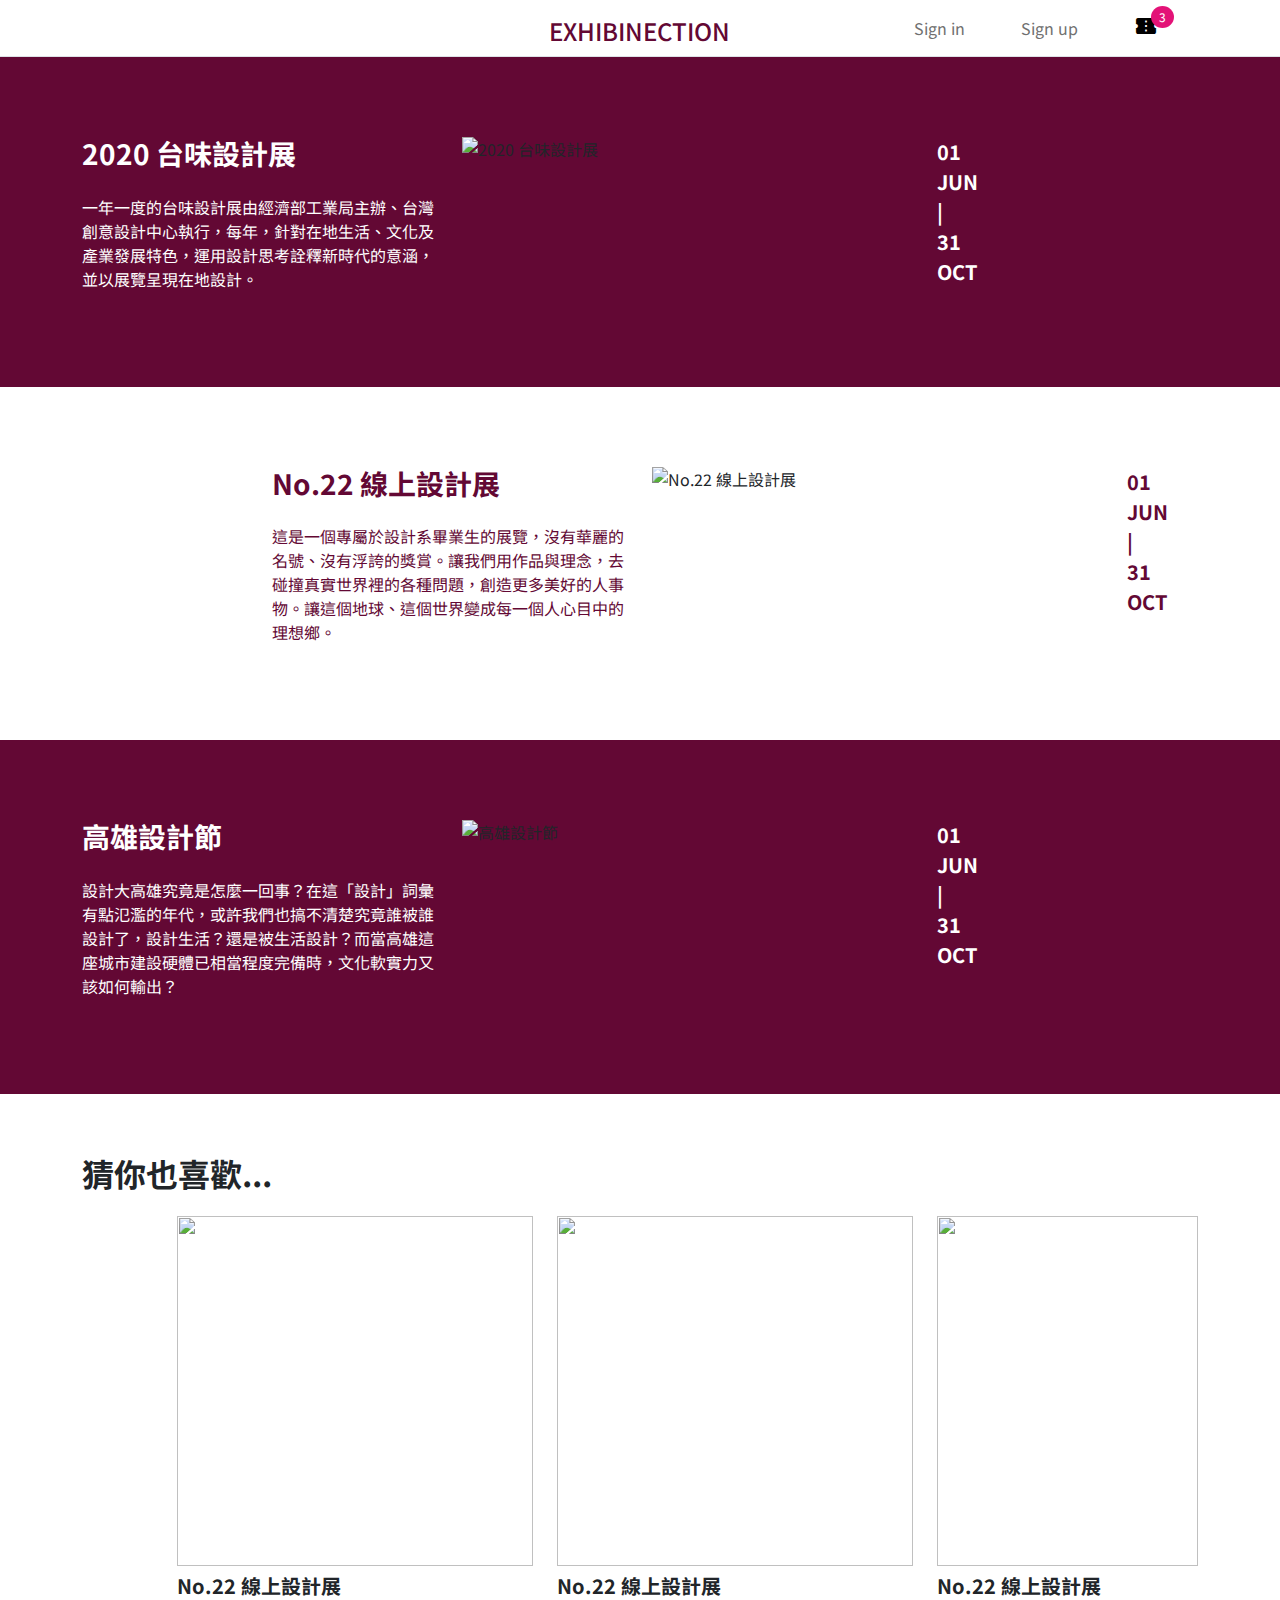
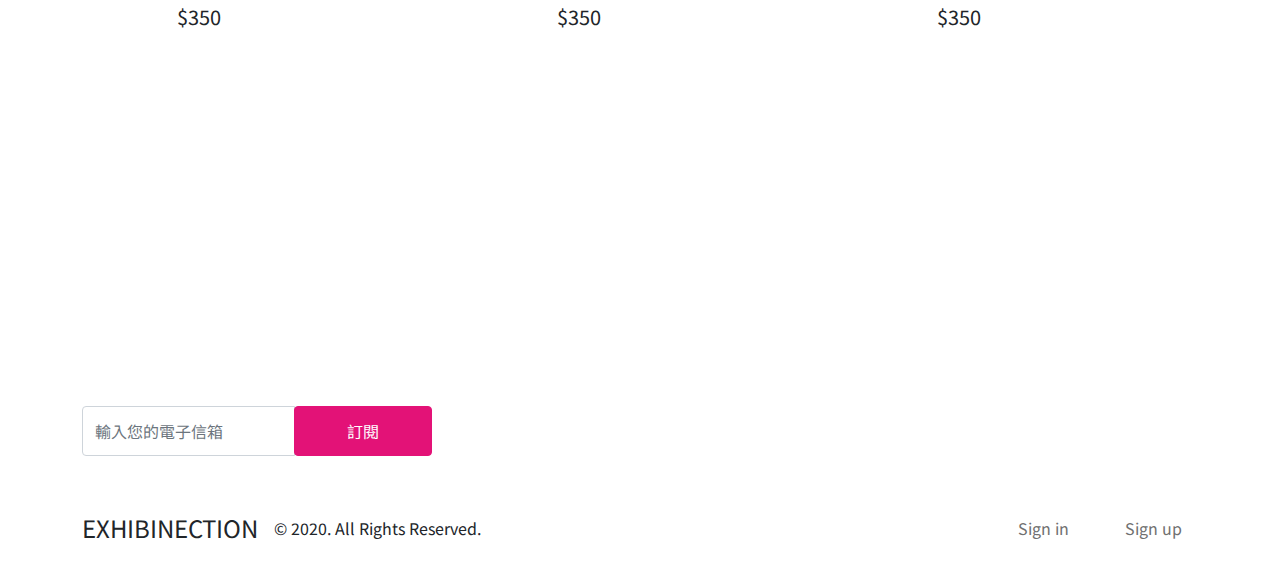
==== design.html @ 29175ed8 "Update 2021-08-11T15:27:29.814Z" ====
<!DOCTYPE html>
<html lang="en">

  <head>
    <meta charset="UTF-8">
    <meta name="viewport" content="width=device-width, initial-scale=1.0">
    <meta http-equiv="X-UA-Compatible" content="ie=edge">
    <title>設計</title>
    <!-- 字體 -->
  <link rel="preconnect" href="https://fonts.googleapis.com">
  <link rel="preconnect" href="https://fonts.gstatic.com" crossorigin>
  <link href="https://fonts.googleapis.com/css2?family=Noto+Sans+TC:wght@300;400;500;700&family=Roboto:wght@300;400;500;700&display=swap" rel="stylesheet">
  <!-- font awesome -->
  <link rel="stylesheet" href="https://cdnjs.cloudflare.com/ajax/libs/font-awesome/5.13.0/css/all.min.css" />
  <!-- google icon -->
  <link href="https://fonts.googleapis.com/icon?family=Material+Icons"
  rel="stylesheet">
  <!-- Bootstrap CSS -->
  <link href="https://cdn.jsdelivr.net/npm/bootstrap@5.0.0/dist/css/bootstrap.min.css" rel="stylesheet" integrity="sha384-wEmeIV1mKuiNpC+IOBjI7aAzPcEZeedi5yW5f2yOq55WWLwNGmvvx4Um1vskeMj0" crossorigin="anonymous">
  <!-- 自己的css -->
  <link rel="stylesheet" href="./assets/style/all.css">
  </head>

  <body>
    <header>
      <div class="logo-header border-bottom">
        <div class="container row d-flex align-items-center m-auto"> 
          <div class="col-2 d-inline-block col-md-4"></div>
          <h1 class="d-inline-block col-8 col-md-4 text-center"><a href="index.html" class="text-primary px-4 fs-4">EXHIBINECTION</a></h1>
          <ul class="nav fs-6 col-2 col-md-4 d-flex align-items-center justify-content-end">
            <li class="nav-item ms-4 d-none d-xl-block">
              <a class="nav-link text-secondary" href="#">Sign in</a>
            </li>
            <li class="nav-item ms-4 d-none d-xl-block">
              <a class="nav-link text-secondary" href="#">Sign up</a>
            </li>
            <li class="nav-item ms-4">
              <a class="ticket-icon nav-link" href="#">
                <span class=" material-icons text-dark">
                confirmation_number
                </span>
                <span class="ticket-icon-number bg-warning rounded-circle text-white fs-7">3</span>
              </a>
            </li>
          </ul>
        </div>
      </div>
    </header>

    <!-- 2020台味設計展 -->
<div class="design-card container-fluid bg-primary">
    <div class="container">
        <div class="row d-md-flex flex-md-row-reverse justify-content-end">
            <div class="col-md-1 d-none d-md-block">
                <div class="d-flex align-items-end">
                    <p class="fw-bold fs-5 text-white d-inline">01 <br>JUN<br> |<br> 31<br> OCT<br></p>
                </div>
                
            </div>
            <img src="https://images.unsplash.com/photo-1545987796-b199d6abb1b4?ixid=MnwxMjA3fDB8MHxwaG90by1wYWdlfHx8fGVufDB8fHx8&ixlib=rb-1.2.1&auto=format&fit=crop&w=750&q=80" alt="2020 台味設計展" class="col-12 col-md-5 mb-3">
            <div class="col-12 col-md-4">
                <p class="fs-6 text-white mb-2 d-md-none">01 JUN — 31 OCT</p>
                <h2 class="design-title fw-bold fs-3 fs-md-2  text-white mb-2 mb-md-4">2020 台味設計展</h2>
                <p class="fs-6 text-white">一年一度的台味設計展由經濟部工業局主辦、台灣創意設計中心執行，每年，針對在地生活、文化及產業發展特色，運用設計思考詮釋新時代的意涵，並以展覽呈現在地設計。</p>
            </div>
            
            
        </div>
    </div>
</div>

<!-- No.22 線上設計展 -->
<div class="design-card container-fluid">
    <div class="container">
        <div class="row d-md-flex flex-md-row-reverse">
            <div class="col-md-1 d-none d-md-block">
                <div class="d-flex align-items-end">
                    <p class="fw-bold fs-5 text-primary d-inline">01 <br>JUN<br> |<br> 31<br> OCT<br></p>
                </div>
            </div>
            <img src="https://images.unsplash.com/photo-1510520001634-6af954f45759?ixid=MnwxMjA3fDB8MHxwaG90by1wYWdlfHx8fGVufDB8fHx8&ixlib=rb-1.2.1&auto=format&fit=crop&w=753&q=80" alt="No.22 線上設計展" class="col-12 col-md-5 mb-3">
            <div class="col-12 col-md-4">
                <p class="fs-6 text-primary mb-2 d-md-none">01 JUN — 31 OCT</p>
                <h2 class="design-title fw-bold fs-3 fs-md-2  text-primary mb-2 mb-md-4">No.22 線上設計展</h2>
                <p class="fs-6 text-primary">這是一個專屬於設計系畢業生的展覽，沒有華麗的名號、沒有浮誇的獎賞。讓我們用作品與理念，去碰撞真實世界裡的各種問題，創造更多美好的人事物。讓這個地球、這個世界變成每一個人心目中的理想鄉。</p>
            </div>
            
            
        </div>
    </div>
</div>

<!-- 高雄設計節 -->
<div class="design-card design-card-last container-fluid bg-primary">
    <div class="container">
        <div class="row d-md-flex flex-md-row-reverse justify-content-end">
            <div class="col-md-1 d-none d-md-block">
                <div class="d-flex align-items-end">
                    <p class="fw-bold fs-5 text-white d-inline">01 <br>JUN<br> |<br> 31<br> OCT<br></p>
                </div>
                
            </div>
            <img src="https://images.unsplash.com/photo-1545178803-4056771d60a3?ixid=MnwxMjA3fDB8MHxwaG90by1wYWdlfHx8fGVufDB8fHx8&ixlib=rb-1.2.1&auto=format&fit=crop&w=750&q=80" alt="高雄設計節" class="col-12 col-md-5 mb-3">
            <div class="col-12 col-md-4">
                <p class="fs-6 text-white mb-2 d-md-none">01 JUN — 31 OCT</p>
                <h2 class="design-title fw-bold fs-3 fs-md-2 text-white mb-2 mb-md-4">高雄設計節</h2>
                <p class="fs-6 text-white">設計大高雄究竟是怎麼一回事？在這「設計」詞彙有點氾濫的年代，或許我們也搞不清楚究竟誰被誰設計了，設計生活？還是被生活設計？而當高雄這座城市建設硬體已相當程度完備時，文化軟實力又該如何輸出？</p>
            </div>
        </div>
    </div>
</div>

    <!-- 猜你也喜歡...欄位 -->
  <div class="recommend container">
    <h2 class="fs-2 fw-bold mb-4">猜你也喜歡...</h2>
    <div class="row d-md-flex justify-content-md-end">
      <div class="recommend-item col-12 col-md-4">
        <img src="https://images.unsplash.com/photo-1492087368735-957f2d176504?ixid=MnwxMjA3fDB8MHxwaG90by1wYWdlfHx8fGVufDB8fHx8&ixlib=rb-1.2.1&auto=format&fit=crop&w=660&q=80" alt="" class="mb-2">
        <h3 class="fs-5 fw-bold mb-1">No.22 線上設計展</h3>
        <p class="fs-5 mb-4">$350</p>
      </div>
      <div class="recommend-item col-12 col-md-4">
        <img src="https://images.unsplash.com/photo-1567722681579-c671cabd2810?ixlib=rb-1.2.1&ixid=MnwxMjA3fDB8MHxwaG90by1wYWdlfHx8fGVufDB8fHx8&auto=format&fit=crop&w=634&q=80" alt="" class="mb-2">
        <h3 class="fs-5 fw-bold mb-1">No.22 線上設計展</h3>
        <p class="fs-5 mb-4">$350</p>
      </div>
      <div class="recommend-item col-12 col-md-3">
        <img src="https://images.unsplash.com/photo-1578402025217-920675beb3c3?ixid=MnwxMjA3fDB8MHxwaG90by1wYWdlfHx8fGVufDB8fHx8&ixlib=rb-1.2.1&auto=format&fit=crop&w=765&q=80" alt="" class="mb-2">
        <h3 class="fs-5 fw-bold mb-1">No.22 線上設計展</h3>
        <p class="fs-5 mb-4">$350</p>
      </div>
    </div>
  </div>
  <!-- 訂閱區塊 -->
  <div class="subscribe d-flex align-items-end">
    <div class="container">
      <h3 class="subscribe-content fs-2 fw-word text-white">
        想收到展覽的最新消息嗎？<br>
        快訂閱我們！
      </h3>
      <div class="subscribe-email input-group">
        <input type="email" class="form-control" placeholder="輸入您的電子信箱" aria-label="user-email" aria-describedby="button-subscribe">
        <a href="#"><button class="subscribe-btn btn btn-warning" type="button" id="button-subscribe">訂閱</button></a>
      </div>
    </div>
  </div>
  <!-- 版權欄 -->
  <footer class="footer container d-flex justify-content-between align-items-center">
    <div class="creative d-md-flex align-items-center">
      <p class="fs-4 mb-0 me-3">EXHIBINECTION</p>
      <p class="mb-0">© 2020. All Rights Reserved.</p>
    </div>
    <ul class="nav fs-6 d-flex align-items-center">
      <li class="nav-item ms-4 d-none d-md-block">
        <a class="nav-link text-secondary py-4" href="#">Sign in</a>
      </li>
      <li class="nav-item ms-4 d-none d-md-block">
        <a class="nav-link text-secondary py-4" href="#">Sign up</a>
      </li>
    </ul>
  </footer>

  <!-- 自己的JS -->
  <script src="./assets/js/vendors.js"></script>
  <script src="./assets/js/all.js"></script>
  <!-- BS5的JS -->
  <script src="https://cdn.jsdelivr.net/npm/bootstrap@5.0.0/dist/js/bootstrap.bundle.min.js" integrity="sha384-p34f1UUtsS3wqzfto5wAAmdvj+osOnFyQFpp4Ua3gs/ZVWx6oOypYoCJhGGScy+8" crossorigin="anonymous"></script>
  <!-- jQuery CDN -->
  <script src="https://code.jquery.com/jquery-3.6.0.min.js" integrity="sha256-/xUj+3OJU5yExlq6GSYGSHk7tPXikynS7ogEvDej/m4=" crossorigin="anonymous"></script>
  </body>

</html>
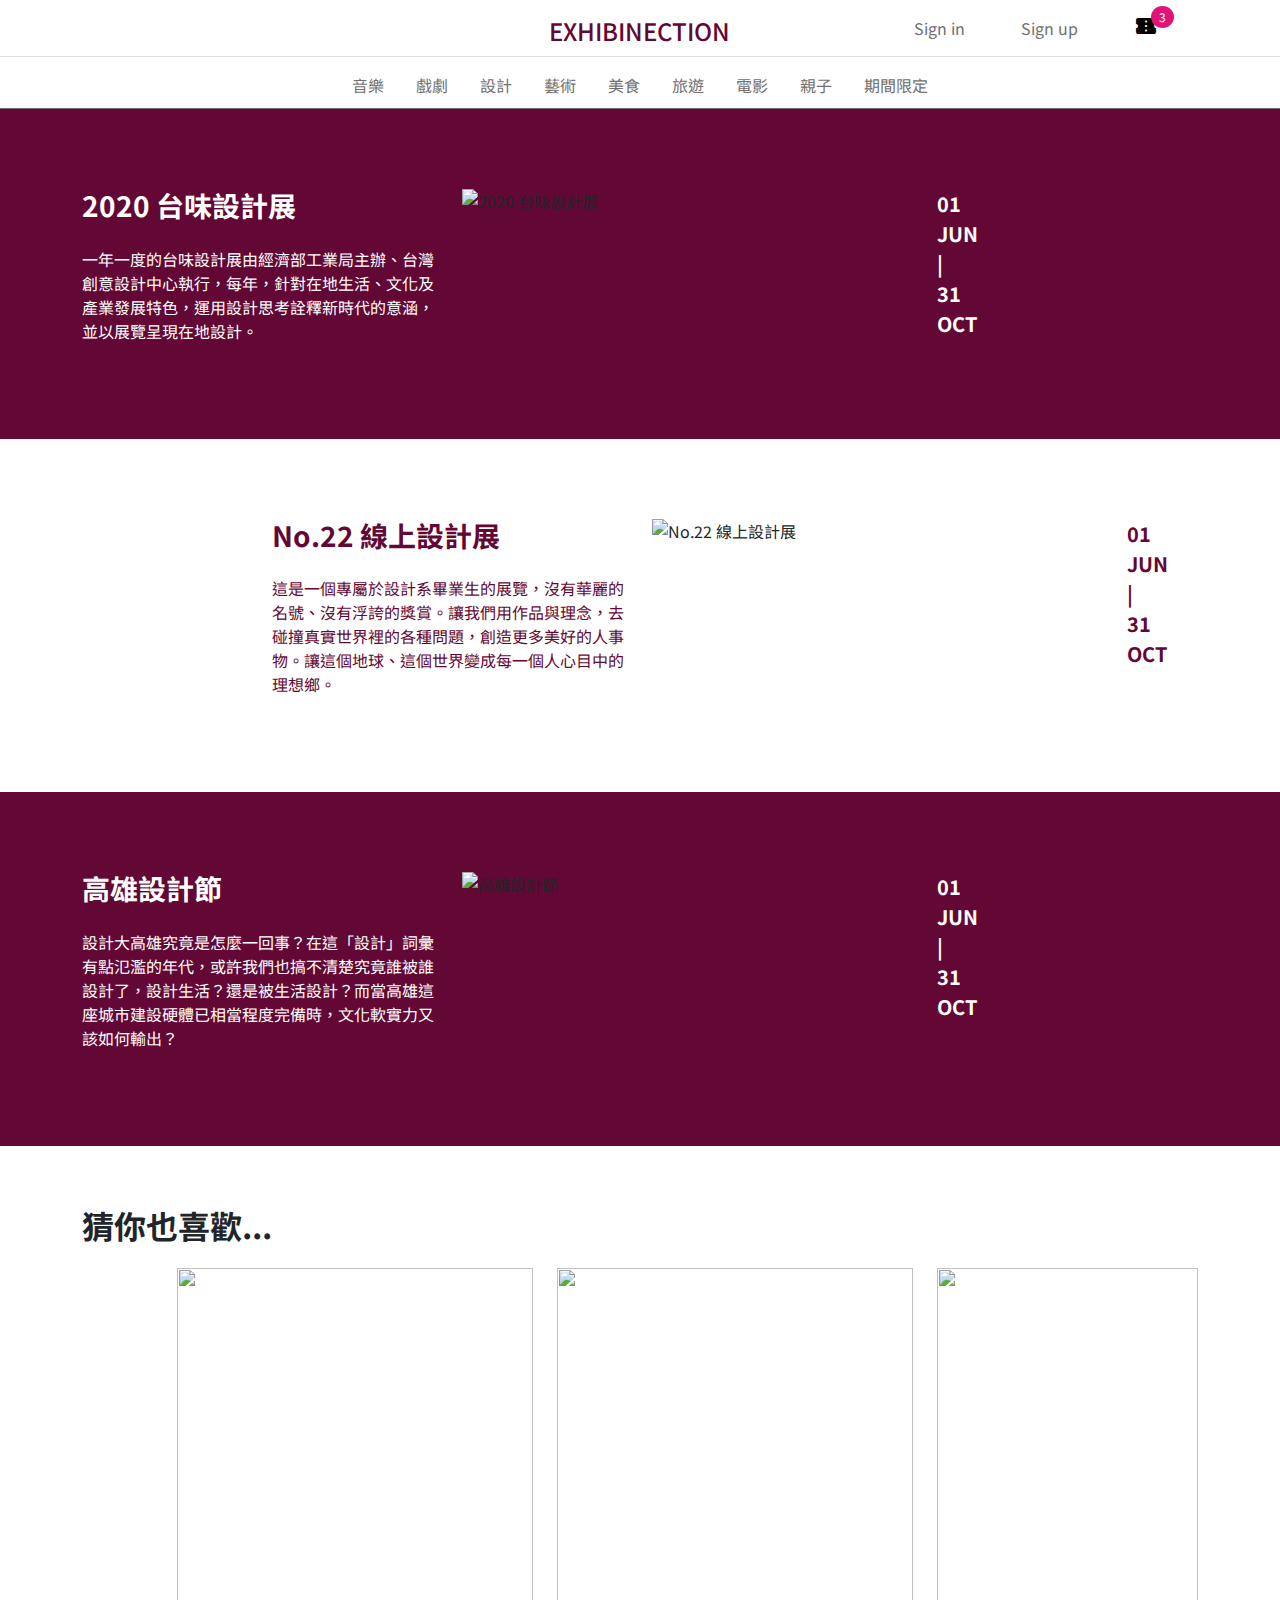
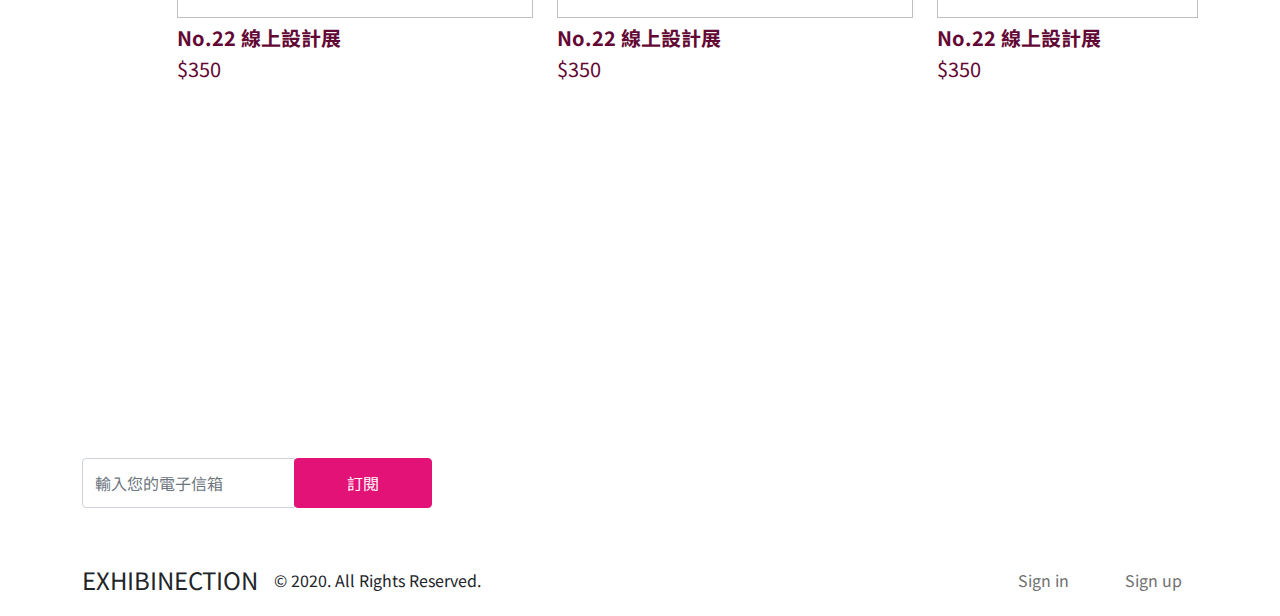
==== commit 7b865305: "Update 2021-08-12T13:35:26.769Z" ====
--- a/design.html
+++ b/design.html
@@ -47,7 +47,37 @@
       </div>
     </header>
 
-    <!-- 2020台味設計展 -->
+    <!-- navbar -->
+<ul class="header-nav nav justify-content-center fs-6 border-bottom border-secondary text-nowrap flex-nowrap px-2" style="overflow-x: auto;">
+    <li>
+        <a class="nav-link active text-secondary" aria-current="page" href="#">音樂</a>
+    </li>
+    <li>
+        <a class="nav-link text-secondary" href="#">戲劇</a>
+    </li>
+    <li>
+        <a class="nav-link text-secondary" href="design.html">設計</a>
+    </li>
+    <li>
+        <a class="nav-link text-secondary" href="#">藝術</a>
+    </li>
+    <li>
+        <a class="nav-link text-secondary" href="#">美食</a>
+    </li>
+    <li>
+        <a class="nav-link text-secondary" href="#">旅遊</a>
+    </li>
+    <li>
+        <a class="nav-link text-secondary" href="#">電影</a>
+    </li>
+    <li>
+        <a class="nav-link text-secondary" href="#">親子</a>
+    </li>
+    <li>
+        <a class="nav-link text-secondary" href="#">期間限定</a>
+    </li>
+</ul>
+<!-- 2020台味設計展 -->
 <div class="design-card container-fluid bg-primary">
     <div class="container">
         <div class="row d-md-flex flex-md-row-reverse justify-content-end">
@@ -115,19 +145,25 @@
     <h2 class="fs-2 fw-bold mb-4">猜你也喜歡...</h2>
     <div class="row d-md-flex justify-content-md-end">
       <div class="recommend-item col-12 col-md-4">
-        <img src="https://images.unsplash.com/photo-1492087368735-957f2d176504?ixid=MnwxMjA3fDB8MHxwaG90by1wYWdlfHx8fGVufDB8fHx8&ixlib=rb-1.2.1&auto=format&fit=crop&w=660&q=80" alt="" class="mb-2">
-        <h3 class="fs-5 fw-bold mb-1">No.22 線上設計展</h3>
-        <p class="fs-5 mb-4">$350</p>
+        <a href="#">
+          <img src="https://images.unsplash.com/photo-1492087368735-957f2d176504?ixid=MnwxMjA3fDB8MHxwaG90by1wYWdlfHx8fGVufDB8fHx8&ixlib=rb-1.2.1&auto=format&fit=crop&w=660&q=80" alt="" class="mb-2">
+          <h3 class="fs-5 fw-bold mb-1">No.22 線上設計展</h3>
+          <p class="fs-5 mb-4">$350</p>
+        </a>
       </div>
       <div class="recommend-item col-12 col-md-4">
-        <img src="https://images.unsplash.com/photo-1567722681579-c671cabd2810?ixlib=rb-1.2.1&ixid=MnwxMjA3fDB8MHxwaG90by1wYWdlfHx8fGVufDB8fHx8&auto=format&fit=crop&w=634&q=80" alt="" class="mb-2">
-        <h3 class="fs-5 fw-bold mb-1">No.22 線上設計展</h3>
-        <p class="fs-5 mb-4">$350</p>
+        <a href="#">
+          <img src="https://images.unsplash.com/photo-1567722681579-c671cabd2810?ixlib=rb-1.2.1&ixid=MnwxMjA3fDB8MHxwaG90by1wYWdlfHx8fGVufDB8fHx8&auto=format&fit=crop&w=634&q=80" alt="" class="mb-2">
+          <h3 class="fs-5 fw-bold mb-1">No.22 線上設計展</h3>
+          <p class="fs-5 mb-4">$350</p>
+        </a>
       </div>
       <div class="recommend-item col-12 col-md-3">
-        <img src="https://images.unsplash.com/photo-1578402025217-920675beb3c3?ixid=MnwxMjA3fDB8MHxwaG90by1wYWdlfHx8fGVufDB8fHx8&ixlib=rb-1.2.1&auto=format&fit=crop&w=765&q=80" alt="" class="mb-2">
-        <h3 class="fs-5 fw-bold mb-1">No.22 線上設計展</h3>
-        <p class="fs-5 mb-4">$350</p>
+        <a href="#">
+          <img src="https://images.unsplash.com/photo-1578402025217-920675beb3c3?ixid=MnwxMjA3fDB8MHxwaG90by1wYWdlfHx8fGVufDB8fHx8&ixlib=rb-1.2.1&auto=format&fit=crop&w=765&q=80" alt="" class="mb-2">
+          <h3 class="fs-5 fw-bold mb-1">No.22 線上設計展</h3>
+          <p class="fs-5 mb-4">$350</p>
+        </a>
       </div>
     </div>
   </div>
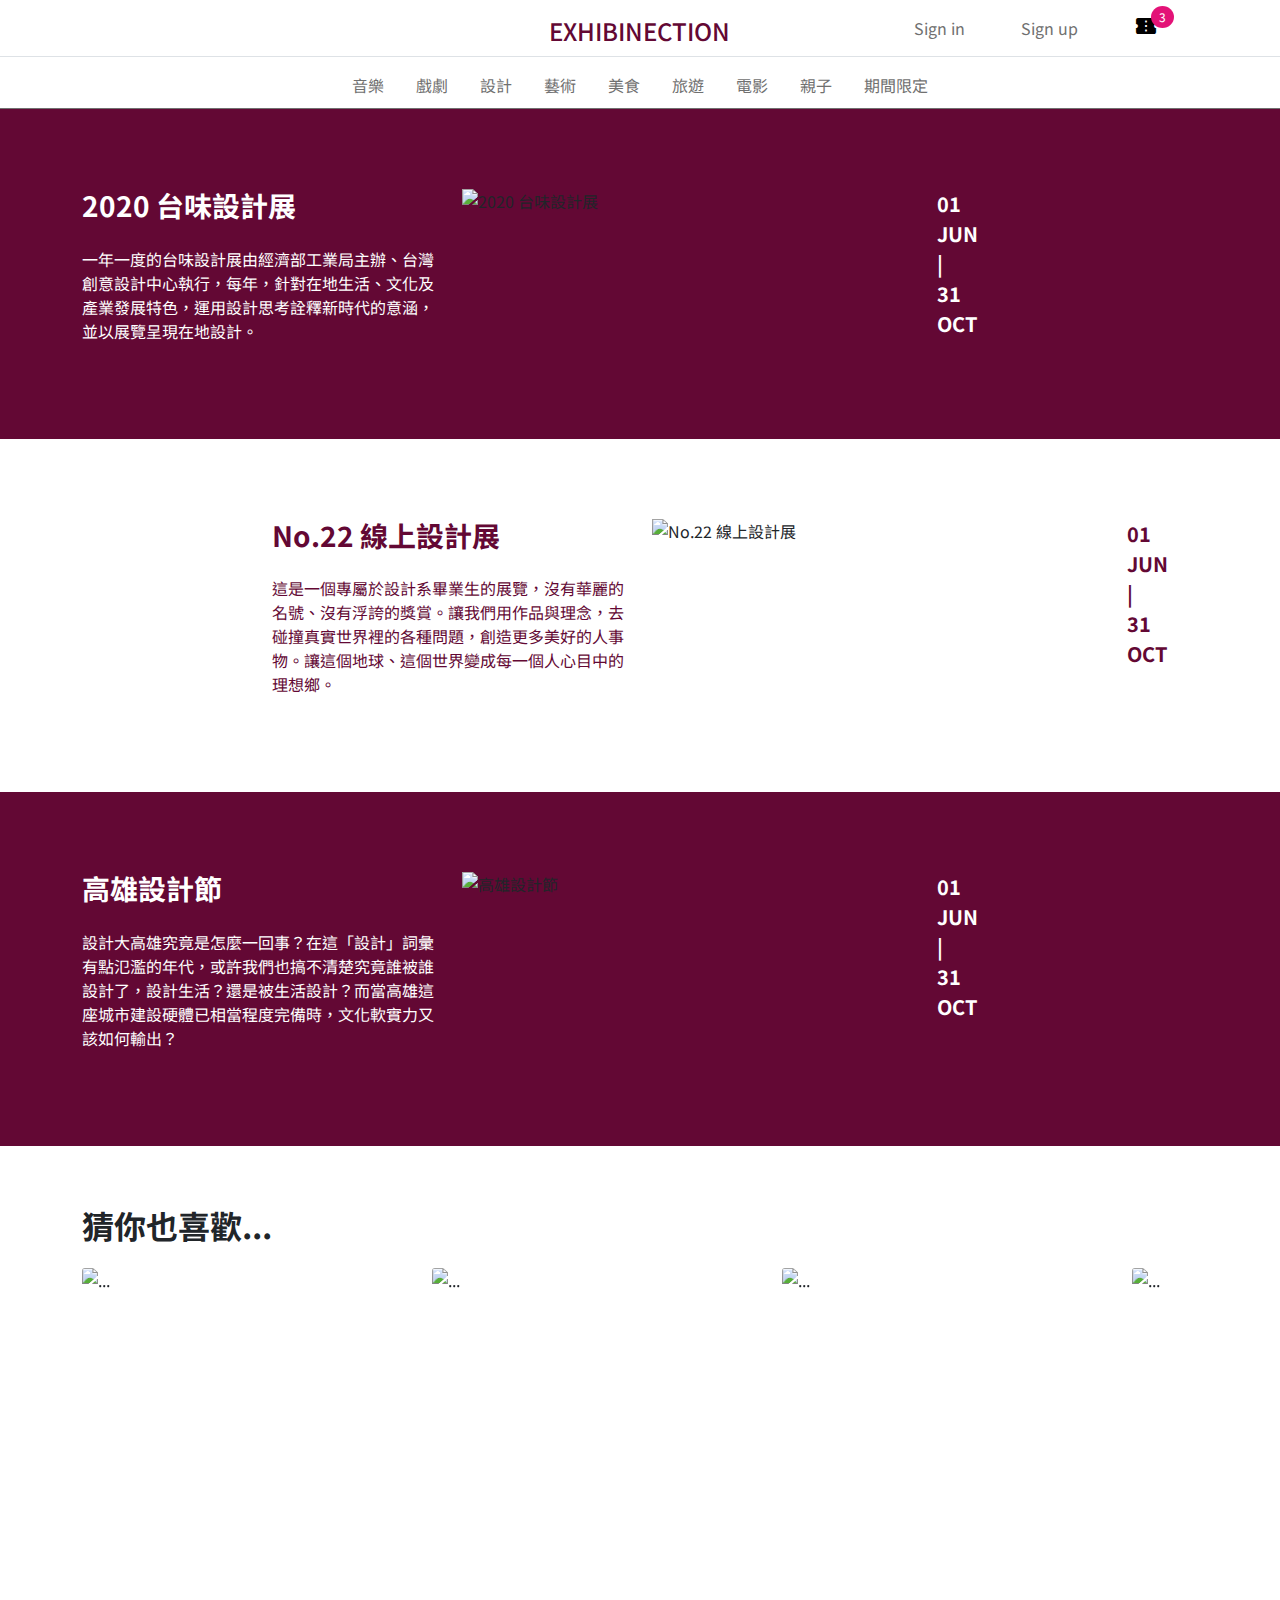
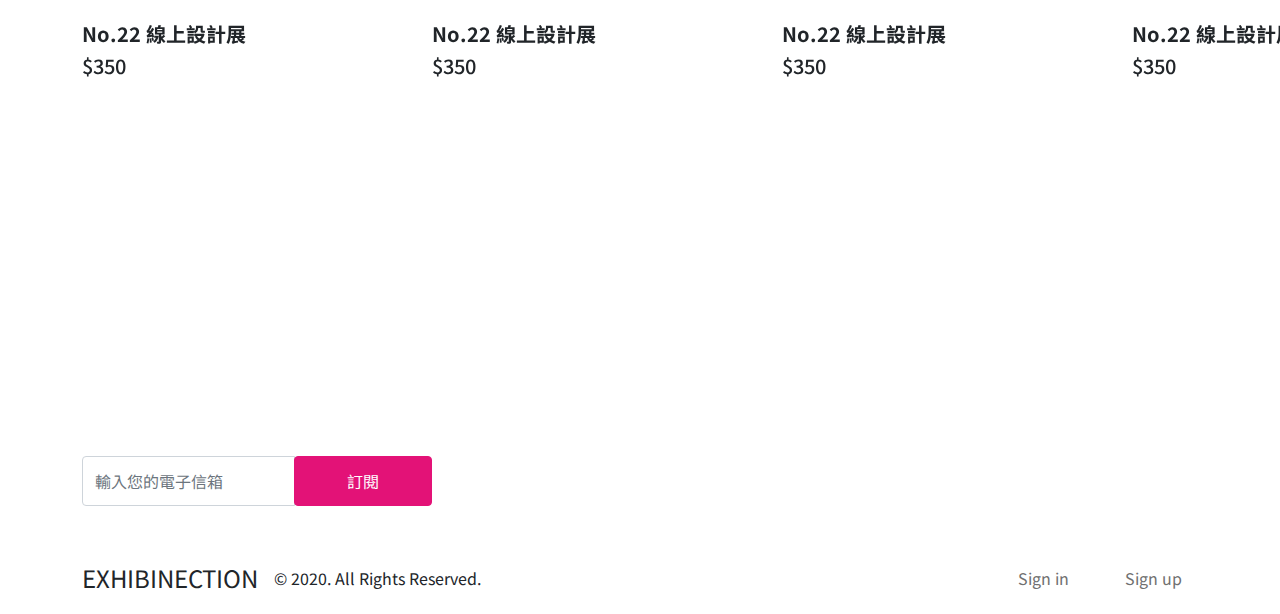
==== commit 06c58f6e: "Update 2021-08-14T10:10:51.946Z" ====
--- a/design.html
+++ b/design.html
@@ -17,6 +17,8 @@
   rel="stylesheet">
   <!-- Bootstrap CSS -->
   <link href="https://cdn.jsdelivr.net/npm/bootstrap@5.0.0/dist/css/bootstrap.min.css" rel="stylesheet" integrity="sha384-wEmeIV1mKuiNpC+IOBjI7aAzPcEZeedi5yW5f2yOq55WWLwNGmvvx4Um1vskeMj0" crossorigin="anonymous">
+  <!-- swiper輪播套件 -->
+  <link rel="stylesheet" href="https://unpkg.com/swiper/swiper-bundle.min.css" />
   <!-- 自己的css -->
   <link rel="stylesheet" href="./assets/style/all.css">
   </head>
@@ -140,30 +142,92 @@
     </div>
 </div>
 
-    <!-- 猜你也喜歡...欄位 -->
+  <!-- 猜你也喜歡...欄位 -->
   <div class="recommend container">
     <h2 class="fs-2 fw-bold mb-4">猜你也喜歡...</h2>
-    <div class="row d-md-flex justify-content-md-end">
-      <div class="recommend-item col-12 col-md-4">
-        <a href="#">
-          <img src="https://images.unsplash.com/photo-1492087368735-957f2d176504?ixid=MnwxMjA3fDB8MHxwaG90by1wYWdlfHx8fGVufDB8fHx8&ixlib=rb-1.2.1&auto=format&fit=crop&w=660&q=80" alt="" class="mb-2">
-          <h3 class="fs-5 fw-bold mb-1">No.22 線上設計展</h3>
-          <p class="fs-5 mb-4">$350</p>
-        </a>
-      </div>
-      <div class="recommend-item col-12 col-md-4">
-        <a href="#">
-          <img src="https://images.unsplash.com/photo-1567722681579-c671cabd2810?ixlib=rb-1.2.1&ixid=MnwxMjA3fDB8MHxwaG90by1wYWdlfHx8fGVufDB8fHx8&auto=format&fit=crop&w=634&q=80" alt="" class="mb-2">
-          <h3 class="fs-5 fw-bold mb-1">No.22 線上設計展</h3>
-          <p class="fs-5 mb-4">$350</p>
-        </a>
-      </div>
-      <div class="recommend-item col-12 col-md-3">
-        <a href="#">
-          <img src="https://images.unsplash.com/photo-1578402025217-920675beb3c3?ixid=MnwxMjA3fDB8MHxwaG90by1wYWdlfHx8fGVufDB8fHx8&ixlib=rb-1.2.1&auto=format&fit=crop&w=765&q=80" alt="" class="mb-2">
-          <h3 class="fs-5 fw-bold mb-1">No.22 線上設計展</h3>
-          <p class="fs-5 mb-4">$350</p>
-        </a>
+    <div class="swiper-container mySwiper  mb-4">
+      <div class="swiper-wrapper">
+        <div class="swiper-slide">
+          <div class="card border-0">
+            <img src="https://github.com/hexschool/webLayoutTraining1st/blob/master/exhibition-week6/ricardo-gomez-angel-WxpnuLzqZN4-unsplash.jpg?raw=true" class="card-img-top mb-1" alt="...">
+            <div class="card-body p-0">
+              <h5 class="card-title fw-bold">No.22 線上設計展</h5>
+              <p class="card-text h5 mb-1">$350</p>
+            </div>
+          </div>
+        </div>
+        <div class="swiper-slide">
+          <div class="card border-0">
+            <img src="https://images.unsplash.com/photo-1567722681579-c671cabd2810?ixlib=rb-1.2.1&ixid=MnwxMjA3fDB8MHxwaG90by1wYWdlfHx8fGVufDB8fHx8&auto=format&fit=crop&w=634&q=80" class="card-img-top mb-1" alt="...">
+            <div class="card-body p-0">
+              <h5 class="card-title fw-bold">No.22 線上設計展</h5>
+              <p class="card-text h5 mb-1">$350</p>
+            </div>
+          </div>
+        </div>
+        <div class="swiper-slide">
+          <div class="card border-0">
+            <img src="https://images.unsplash.com/photo-1578402025217-920675beb3c3?ixid=MnwxMjA3fDB8MHxwaG90by1wYWdlfHx8fGVufDB8fHx8&ixlib=rb-1.2.1&auto=format&fit=crop&w=765&q=80" class="card-img-top mb-1" alt="...">
+            <div class="card-body p-0">
+              <h5 class="card-title fw-bold">No.22 線上設計展</h5>
+              <p class="card-text h5 mb-1">$350</p>
+            </div>
+          </div>
+        </div>
+        <div class="swiper-slide">
+          <div class="card border-0">
+            <img src="https://github.com/hexschool/webLayoutTraining1st/blob/master/exhibition-week6/ricardo-gomez-angel-WxpnuLzqZN4-unsplash.jpg?raw=true" class="card-img-top mb-1" alt="...">
+            <div class="card-body p-0">
+              <h5 class="card-title fw-bold">No.22 線上設計展</h5>
+              <p class="card-text h5 mb-1">$350</p>
+            </div>
+          </div>
+        </div>
+        <div class="swiper-slide">
+          <div class="card border-0">
+            <img src="https://images.unsplash.com/photo-1567722681579-c671cabd2810?ixlib=rb-1.2.1&ixid=MnwxMjA3fDB8MHxwaG90by1wYWdlfHx8fGVufDB8fHx8&auto=format&fit=crop&w=634&q=80" class="card-img-top mb-1" alt="...">
+            <div class="card-body p-0">
+              <h5 class="card-title fw-bold">No.22 線上設計展</h5>
+              <p class="card-text h5 mb-1">$350</p>
+            </div>
+          </div>
+        </div>
+        <div class="swiper-slide">
+          <div class="card border-0">
+            <img src="https://images.unsplash.com/photo-1578402025217-920675beb3c3?ixid=MnwxMjA3fDB8MHxwaG90by1wYWdlfHx8fGVufDB8fHx8&ixlib=rb-1.2.1&auto=format&fit=crop&w=765&q=80" class="card-img-top mb-1" alt="...">
+            <div class="card-body p-0">
+              <h5 class="card-title fw-bold">No.22 線上設計展</h5>
+              <p class="card-text h5 mb-1">$350</p>
+            </div>
+          </div>
+        </div>
+        <div class="swiper-slide">
+          <div class="card border-0">
+            <img src="https://github.com/hexschool/webLayoutTraining1st/blob/master/exhibition-week6/ricardo-gomez-angel-WxpnuLzqZN4-unsplash.jpg?raw=true" class="card-img-top mb-1" alt="...">
+            <div class="card-body p-0">
+              <h5 class="card-title fw-bold">No.22 線上設計展</h5>
+              <p class="card-text h5 mb-1">$350</p>
+            </div>
+          </div>
+        </div>
+        <div class="swiper-slide">
+          <div class="card border-0">
+            <img src="https://images.unsplash.com/photo-1567722681579-c671cabd2810?ixlib=rb-1.2.1&ixid=MnwxMjA3fDB8MHxwaG90by1wYWdlfHx8fGVufDB8fHx8&auto=format&fit=crop&w=634&q=80" class="card-img-top mb-1" alt="...">
+            <div class="card-body p-0">
+              <h5 class="card-title fw-bold">No.22 線上設計展</h5>
+              <p class="card-text h5 mb-1">$350</p>
+            </div>
+          </div>
+        </div>
+        <div class="swiper-slide">
+          <div class="card border-0">
+            <img src="https://images.unsplash.com/photo-1578402025217-920675beb3c3?ixid=MnwxMjA3fDB8MHxwaG90by1wYWdlfHx8fGVufDB8fHx8&ixlib=rb-1.2.1&auto=format&fit=crop&w=765&q=80" class="card-img-top mb-1" alt="...">
+            <div class="card-body p-0">
+              <h5 class="card-title fw-bold">No.22 線上設計展</h5>
+              <p class="card-text h5 mb-1">$350</p>
+            </div>
+          </div>
+        </div>
       </div>
     </div>
   </div>
@@ -195,14 +259,17 @@
       </li>
     </ul>
   </footer>
-
+  
   <!-- 自己的JS -->
   <script src="./assets/js/vendors.js"></script>
   <script src="./assets/js/all.js"></script>
+  <!-- swiper輪播套件 -->
+  <script src="https://unpkg.com/swiper/swiper-bundle.min.js"></script>
   <!-- BS5的JS -->
   <script src="https://cdn.jsdelivr.net/npm/bootstrap@5.0.0/dist/js/bootstrap.bundle.min.js" integrity="sha384-p34f1UUtsS3wqzfto5wAAmdvj+osOnFyQFpp4Ua3gs/ZVWx6oOypYoCJhGGScy+8" crossorigin="anonymous"></script>
   <!-- jQuery CDN -->
   <script src="https://code.jquery.com/jquery-3.6.0.min.js" integrity="sha256-/xUj+3OJU5yExlq6GSYGSHk7tPXikynS7ogEvDej/m4=" crossorigin="anonymous"></script>
+  
   </body>
 
 </html>